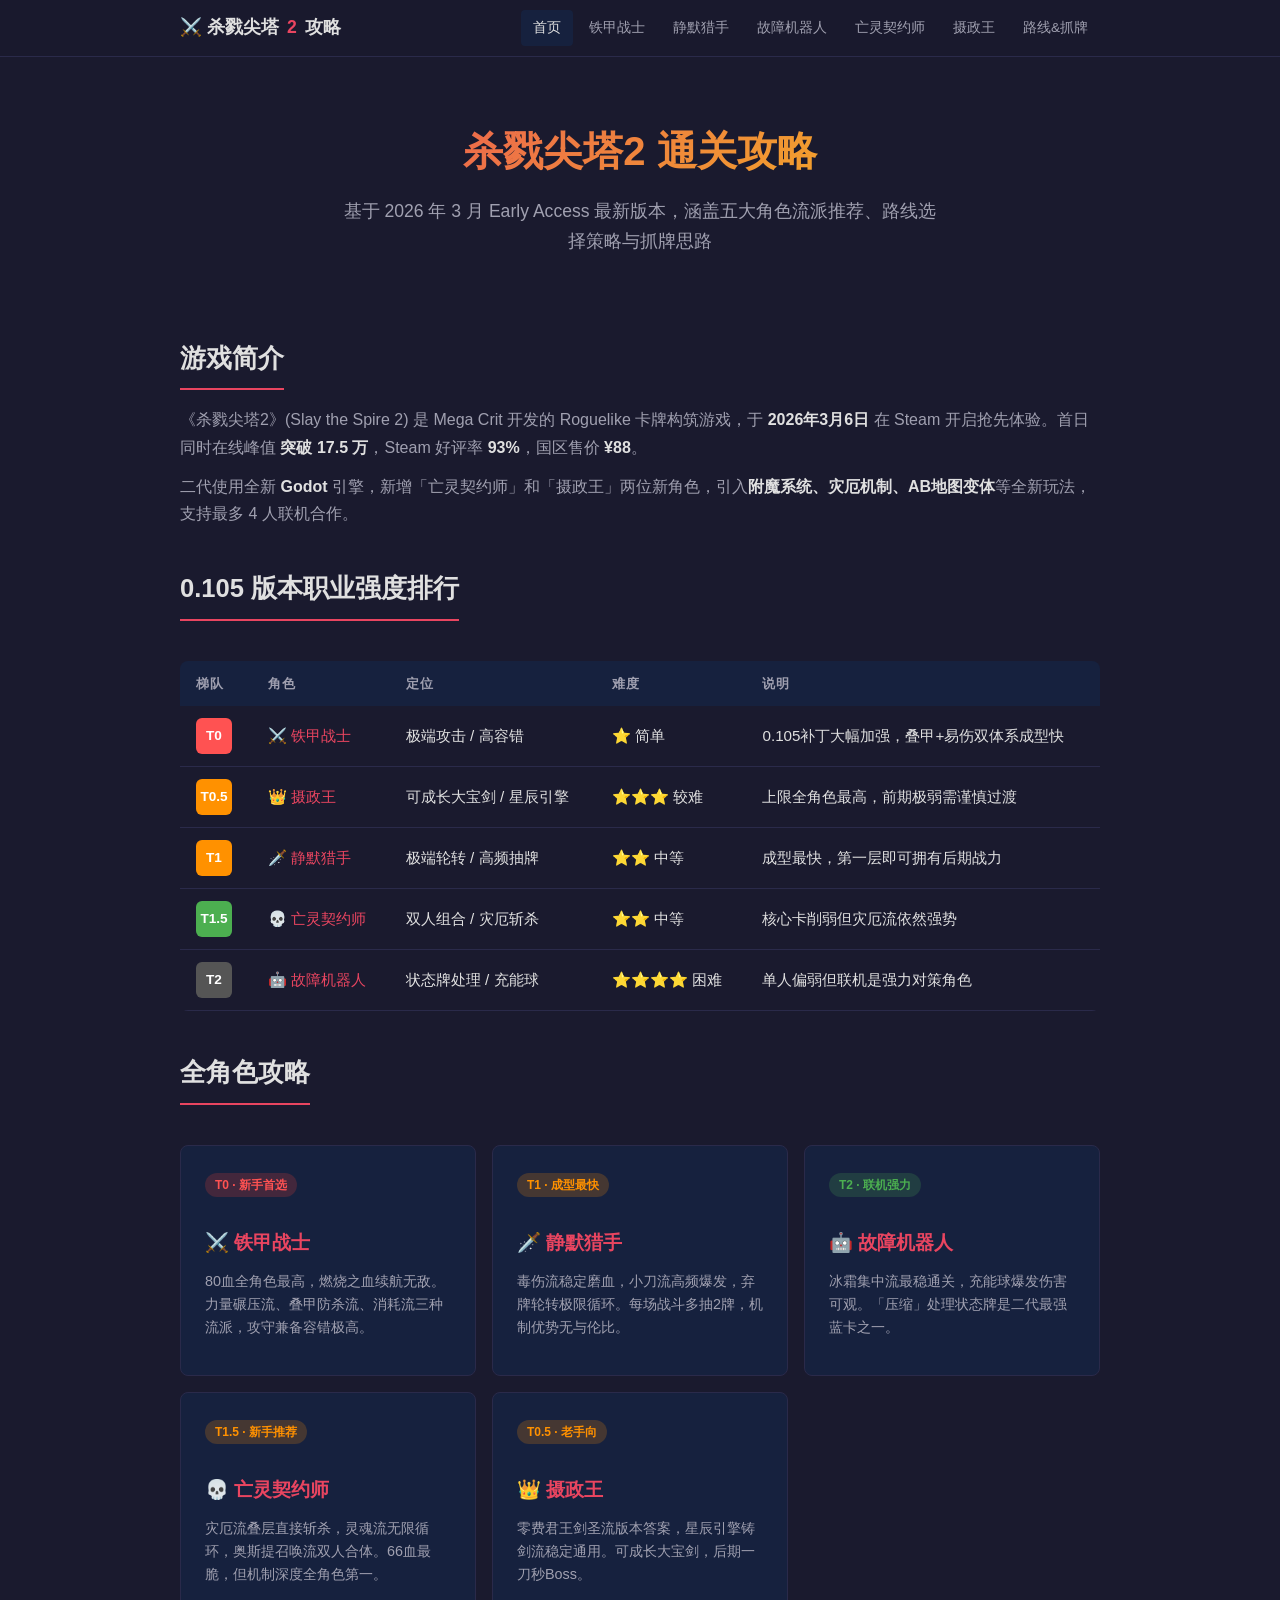
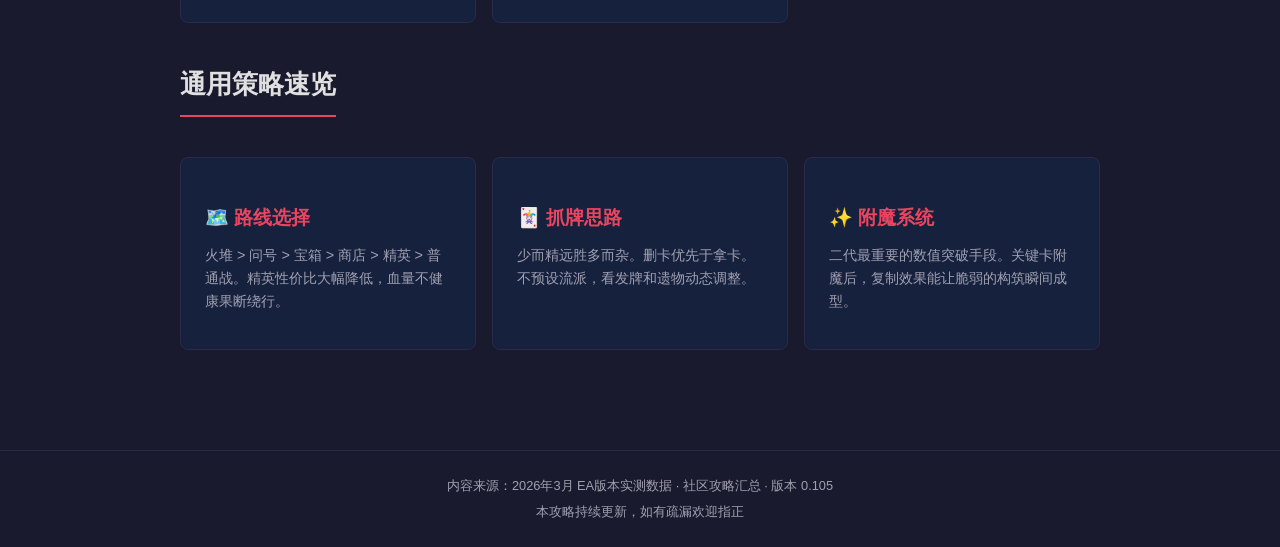
==== index.html @ a7d17c55 "杀戮尖塔2 通关攻略 MVP 网站 - 首页：游戏简介 + 职业强度排行 + 角色卡片导航 - 铁甲战士：力量碾压流、叠甲防杀流、消耗流 - 静默猎手：毒伤流、小刀流、弃牌轮转流 - 故障机器人：冰霜" ====
<!DOCTYPE html>
<html lang="zh-CN">
<head>
  <meta charset="UTF-8">
  <meta name="viewport" content="width=device-width, initial-scale=1.0">
  <title>杀戮尖塔2 通关攻略 - 全角色流派 | 路线选择 | 抓牌思路</title>
  <meta name="description" content="杀戮尖塔2(Slay the Spire 2)最全中文攻略：五大角色流派推荐、路线选择策略、抓牌思路、遗物搭配。铁甲战士、静默猎手、故障机器人、亡灵契约师、摄政王全解析。">
  <meta name="keywords" content="杀戮尖塔2,Slay the Spire 2,攻略,流派,铁甲战士,静默猎手,故障机器人,亡灵契约师,摄政王,路线选择,抓牌思路">
  <meta property="og:title" content="杀戮尖塔2 通关攻略 - 全角色流派 | 路线选择 | 抓牌思路">
  <meta property="og:description" content="最全中文攻略：五大角色流派推荐、路线选择策略、抓牌思路、遗物搭配。">
  <meta property="og:type" content="website">
  <meta property="og:locale" content="zh_CN">
  <link rel="canonical" href="https://ksp1026-glitch.github.io/slay-the-spire2-guide/">
  <link rel="stylesheet" href="style.css">
</head>
<body>

<nav class="navbar">
  <div class="inner">
    <a href="index.html" class="logo">⚔️ 杀戮尖塔<span>2</span> 攻略</a>
    <div class="nav-links">
      <a href="index.html" class="active">首页</a>
      <a href="ironclad.html">铁甲战士</a>
      <a href="silent.html">静默猎手</a>
      <a href="defect.html">故障机器人</a>
      <a href="necrobinder.html">亡灵契约师</a>
      <a href="regent.html">摄政王</a>
      <a href="strategy.html">路线&抓牌</a>
    </div>
  </div>
</nav>

<div class="hero">
  <h1>杀戮尖塔2 通关攻略</h1>
  <p>基于 2026 年 3 月 Early Access 最新版本，涵盖五大角色流派推荐、路线选择策略与抓牌思路</p>
</div>

<div class="content">

  <!-- 游戏简介 -->
  <div class="section">
    <h2>游戏简介</h2>
    <p>《杀戮尖塔2》(Slay the Spire 2) 是 Mega Crit 开发的 Roguelike 卡牌构筑游戏，于 <strong>2026年3月6日</strong> 在 Steam 开启抢先体验。首日同时在线峰值 <strong>突破 17.5 万</strong>，Steam 好评率 <strong>93%</strong>，国区售价 <strong>¥88</strong>。</p>
    <p>二代使用全新 <strong>Godot</strong> 引擎，新增「亡灵契约师」和「摄政王」两位新角色，引入<strong>附魔系统、灾厄机制、AB地图变体</strong>等全新玩法，支持最多 4 人联机合作。</p>
  </div>

  <!-- 职业强度排行 -->
  <div class="section">
    <h2>0.105 版本职业强度排行</h2>
    <table class="tier-table">
      <thead>
        <tr><th>梯队</th><th>角色</th><th>定位</th><th>难度</th><th>说明</th></tr>
      </thead>
      <tbody>
        <tr>
          <td><span class="tier-badge tier-s">T0</span></td>
          <td><a href="ironclad.html">⚔️ 铁甲战士</a></td>
          <td>极端攻击 / 高容错</td>
          <td>⭐ 简单</td>
          <td>0.105补丁大幅加强，叠甲+易伤双体系成型快</td>
        </tr>
        <tr>
          <td><span class="tier-badge tier-a">T0.5</span></td>
          <td><a href="regent.html">👑 摄政王</a></td>
          <td>可成长大宝剑 / 星辰引擎</td>
          <td>⭐⭐⭐ 较难</td>
          <td>上限全角色最高，前期极弱需谨慎过渡</td>
        </tr>
        <tr>
          <td><span class="tier-badge tier-a">T1</span></td>
          <td><a href="silent.html">🗡️ 静默猎手</a></td>
          <td>极端轮转 / 高频抽牌</td>
          <td>⭐⭐ 中等</td>
          <td>成型最快，第一层即可拥有后期战力</td>
        </tr>
        <tr>
          <td><span class="tier-badge tier-b">T1.5</span></td>
          <td><a href="necrobinder.html">💀 亡灵契约师</a></td>
          <td>双人组合 / 灾厄斩杀</td>
          <td>⭐⭐ 中等</td>
          <td>核心卡削弱但灾厄流依然强势</td>
        </tr>
        <tr>
          <td><span class="tier-badge tier-c">T2</span></td>
          <td><a href="defect.html">🤖 故障机器人</a></td>
          <td>状态牌处理 / 充能球</td>
          <td>⭐⭐⭐⭐ 困难</td>
          <td>单人偏弱但联机是强力对策角色</td>
        </tr>
      </tbody>
    </table>
  </div>

  <!-- 角色卡片 -->
  <div class="section">
    <h2>全角色攻略</h2>
    <div class="card-grid">
      <a href="ironclad.html" class="card">
        <span class="tag tag-s">T0 · 新手首选</span>
        <h3>⚔️ 铁甲战士</h3>
        <p>80血全角色最高，燃烧之血续航无敌。力量碾压流、叠甲防杀流、消耗流三种流派，攻守兼备容错极高。</p>
      </a>
      <a href="silent.html" class="card">
        <span class="tag tag-a">T1 · 成型最快</span>
        <h3>🗡️ 静默猎手</h3>
        <p>毒伤流稳定磨血，小刀流高频爆发，弃牌轮转极限循环。每场战斗多抽2牌，机制优势无与伦比。</p>
      </a>
      <a href="defect.html" class="card">
        <span class="tag tag-b">T2 · 联机强力</span>
        <h3>🤖 故障机器人</h3>
        <p>冰霜集中流最稳通关，充能球爆发伤害可观。「压缩」处理状态牌是二代最强蓝卡之一。</p>
      </a>
      <a href="necrobinder.html" class="card">
        <span class="tag tag-a">T1.5 · 新手推荐</span>
        <h3>💀 亡灵契约师</h3>
        <p>灾厄流叠层直接斩杀，灵魂流无限循环，奥斯提召唤流双人合体。66血最脆，但机制深度全角色第一。</p>
      </a>
      <a href="regent.html" class="card">
        <span class="tag tag-a">T0.5 · 老手向</span>
        <h3>👑 摄政王</h3>
        <p>零费君王剑圣流版本答案，星辰引擎铸剑流稳定通用。可成长大宝剑，后期一刀秒Boss。</p>
      </a>
    </div>
  </div>

  <!-- 通用策略速览 -->
  <div class="section">
    <h2>通用策略速览</h2>
    <div class="card-grid">
      <a href="strategy.html#route" class="card">
        <h3>🗺️ 路线选择</h3>
        <p>火堆 > 问号 > 宝箱 > 商店 > 精英 > 普通战。精英性价比大幅降低，血量不健康果断绕行。</p>
      </a>
      <a href="strategy.html#pick" class="card">
        <h3>🃏 抓牌思路</h3>
        <p>少而精远胜多而杂。删卡优先于拿卡。不预设流派，看发牌和遗物动态调整。</p>
      </a>
      <a href="strategy.html#enchant" class="card">
        <h3>✨ 附魔系统</h3>
        <p>二代最重要的数值突破手段。关键卡附魔后，复制效果能让脆弱的构筑瞬间成型。</p>
      </a>
    </div>
  </div>

</div>

<footer class="footer">
  <p>内容来源：2026年3月 EA版本实测数据 · 社区攻略汇总 · 版本 0.105</p>
  <p style="margin-top:4px;">本攻略持续更新，如有疏漏欢迎指正</p>
</footer>

</body>
</html>
---- style.css ----
* {
  margin: 0;
  padding: 0;
  box-sizing: border-box;
}

:root {
  --bg: #1a1a2e;
  --bg-card: #16213e;
  --bg-card-hover: #1c2a4a;
  --text: #e0e0e0;
  --text-muted: #a0a0b0;
  --accent: #e94560;
  --accent2: #0f3460;
  --gold: #f5c518;
  --green: #4caf50;
  --blue: #4a9eff;
  --purple: #b388ff;
  --red: #ff5252;
  --orange: #ff9100;
  --border: #2a2a4a;
  --radius: 8px;
  --max-w: 960px;
}

body {
  font-family: -apple-system, BlinkMacSystemFont, "Segoe UI", Roboto, "Helvetica Neue", Arial, sans-serif;
  background: var(--bg);
  color: var(--text);
  line-height: 1.7;
  min-height: 100vh;
}

a { color: var(--accent); text-decoration: none; }
a:hover { text-decoration: underline; }

/* ===== Navbar ===== */
.navbar {
  background: rgba(26, 26, 46, 0.95);
  backdrop-filter: blur(10px);
  border-bottom: 1px solid var(--border);
  position: sticky;
  top: 0;
  z-index: 100;
}
.navbar .inner {
  max-width: var(--max-w);
  margin: 0 auto;
  padding: 0 20px;
  display: flex;
  align-items: center;
  justify-content: space-between;
  height: 56px;
}
.navbar .logo {
  font-size: 1.1rem;
  font-weight: 700;
  color: var(--text);
  display: flex;
  align-items: center;
  gap: 8px;
}
.navbar .logo span { color: var(--accent); }
.nav-links { display: flex; gap: 4px; flex-wrap: wrap; justify-content: flex-end; }
.nav-links a {
  color: var(--text-muted);
  padding: 6px 12px;
  border-radius: 4px;
  font-size: 0.85rem;
  transition: all 0.2s;
}
.nav-links a:hover, .nav-links a.active {
  color: var(--text);
  background: var(--bg-card);
  text-decoration: none;
}

/* ===== Hero ===== */
.hero {
  text-align: center;
  padding: 60px 20px 40px;
  max-width: var(--max-w);
  margin: 0 auto;
}
.hero h1 {
  font-size: 2.5rem;
  font-weight: 800;
  margin-bottom: 12px;
  background: linear-gradient(135deg, var(--accent), var(--gold));
  -webkit-background-clip: text;
  -webkit-text-fill-color: transparent;
  background-clip: text;
}
.hero p {
  color: var(--text-muted);
  font-size: 1.1rem;
  max-width: 600px;
  margin: 0 auto;
}

/* ===== Content ===== */
.content {
  max-width: var(--max-w);
  margin: 0 auto;
  padding: 0 20px 60px;
}

/* ===== Cards ===== */
.card-grid {
  display: grid;
  grid-template-columns: repeat(auto-fill, minmax(280px, 1fr));
  gap: 16px;
  margin: 24px 0;
}
.card {
  background: var(--bg-card);
  border: 1px solid var(--border);
  border-radius: var(--radius);
  padding: 24px;
  transition: all 0.2s;
}
.card:hover {
  background: var(--bg-card-hover);
  border-color: var(--accent);
  transform: translateY(-2px);
}
.card h3 { font-size: 1.15rem; margin-bottom: 8px; color: var(--text); }
.card p { color: var(--text-muted); font-size: 0.9rem; line-height: 1.6; }
.card .tag {
  display: inline-block;
  padding: 2px 10px;
  border-radius: 100px;
  font-size: 0.75rem;
  font-weight: 600;
  margin-bottom: 10px;
}
.tag-s { background: rgba(244, 67, 54, 0.2); color: var(--red); }
.tag-a { background: rgba(255, 145, 0, 0.2); color: var(--orange); }
.tag-b { background: rgba(76, 175, 80, 0.2); color: var(--green); }
.tag-c { background: rgba(158, 158, 158, 0.2); color: #9e9e9e; }

/* ===== Tier Table ===== */
.tier-table { width: 100%; border-collapse: collapse; margin: 24px 0; border-radius: var(--radius); overflow: hidden; }
.tier-table th, .tier-table td { padding: 12px 16px; text-align: left; }
.tier-table th { background: var(--bg-card); color: var(--text-muted); font-size: 0.8rem; text-transform: uppercase; letter-spacing: 1px; }
.tier-table td { border-bottom: 1px solid var(--border); font-size: 0.95rem; }
.tier-table tr:hover td { background: var(--bg-card-hover); }
.tier-badge {
  display: inline-block;
  width: 36px;
  height: 36px;
  line-height: 36px;
  text-align: center;
  border-radius: 6px;
  font-weight: 800;
  font-size: 0.85rem;
}
.tier-s { background: var(--red); color: #fff; }
.tier-a { background: var(--orange); color: #fff; }
.tier-b { background: var(--green); color: #fff; }
.tier-c { background: #555; color: #fff; }

/* ===== Section ===== */
.section { margin: 40px 0; }
.section h2 {
  font-size: 1.6rem;
  margin-bottom: 16px;
  padding-bottom: 8px;
  border-bottom: 2px solid var(--accent);
  display: inline-block;
}
.section h3 { font-size: 1.2rem; margin: 20px 0 10px; color: var(--accent); }
.section p { margin-bottom: 12px; color: var(--text-muted); }
.section ul, .section ol { margin: 8px 0 16px 24px; color: var(--text-muted); }
.section li { margin-bottom: 6px; }
.section strong { color: var(--text); }

/* ===== Info Box ===== */
.info-box {
  background: var(--bg-card);
  border-left: 4px solid var(--accent);
  padding: 16px 20px;
  border-radius: 0 var(--radius) var(--radius) 0;
  margin: 16px 0;
  font-size: 0.9rem;
}
.info-box.warn { border-left-color: var(--orange); }
.info-box.tip { border-left-color: var(--green); }

/* ===== Card Table ===== */
.card-table {
  width: 100%;
  border-collapse: collapse;
  margin: 16px 0;
  font-size: 0.9rem;
}
.card-table th {
  background: var(--bg-card);
  padding: 10px 14px;
  text-align: left;
  color: var(--accent);
  font-weight: 600;
}
.card-table td {
  padding: 8px 14px;
  border-bottom: 1px solid var(--border);
  color: var(--text-muted);
}
.card-table tr:hover td { background: var(--bg-card-hover); }
.card-table .card-name { color: var(--gold); font-weight: 600; }

/* ===== Flow Steps ===== */
.flow-steps { counter-reset: step; list-style: none; margin: 16px 0; padding: 0; }
.flow-steps li {
  counter-increment: step;
  padding: 12px 16px 12px 52px;
  position: relative;
  margin-bottom: 8px;
  background: var(--bg-card);
  border-radius: var(--radius);
  color: var(--text-muted);
  font-size: 0.9rem;
}
.flow-steps li::before {
  content: counter(step);
  position: absolute;
  left: 12px;
  top: 10px;
  width: 28px;
  height: 28px;
  line-height: 28px;
  text-align: center;
  background: var(--accent);
  color: #fff;
  border-radius: 50%;
  font-weight: 700;
  font-size: 0.8rem;
}

/* ===== Footer ===== */
.footer {
  text-align: center;
  padding: 24px;
  color: var(--text-muted);
  font-size: 0.8rem;
  border-top: 1px solid var(--border);
}

/* ===== Responsive ===== */
@media (max-width: 768px) {
  .hero h1 { font-size: 1.8rem; }
  .nav-links { display: none; }
  .card-grid { grid-template-columns: 1fr; }
}
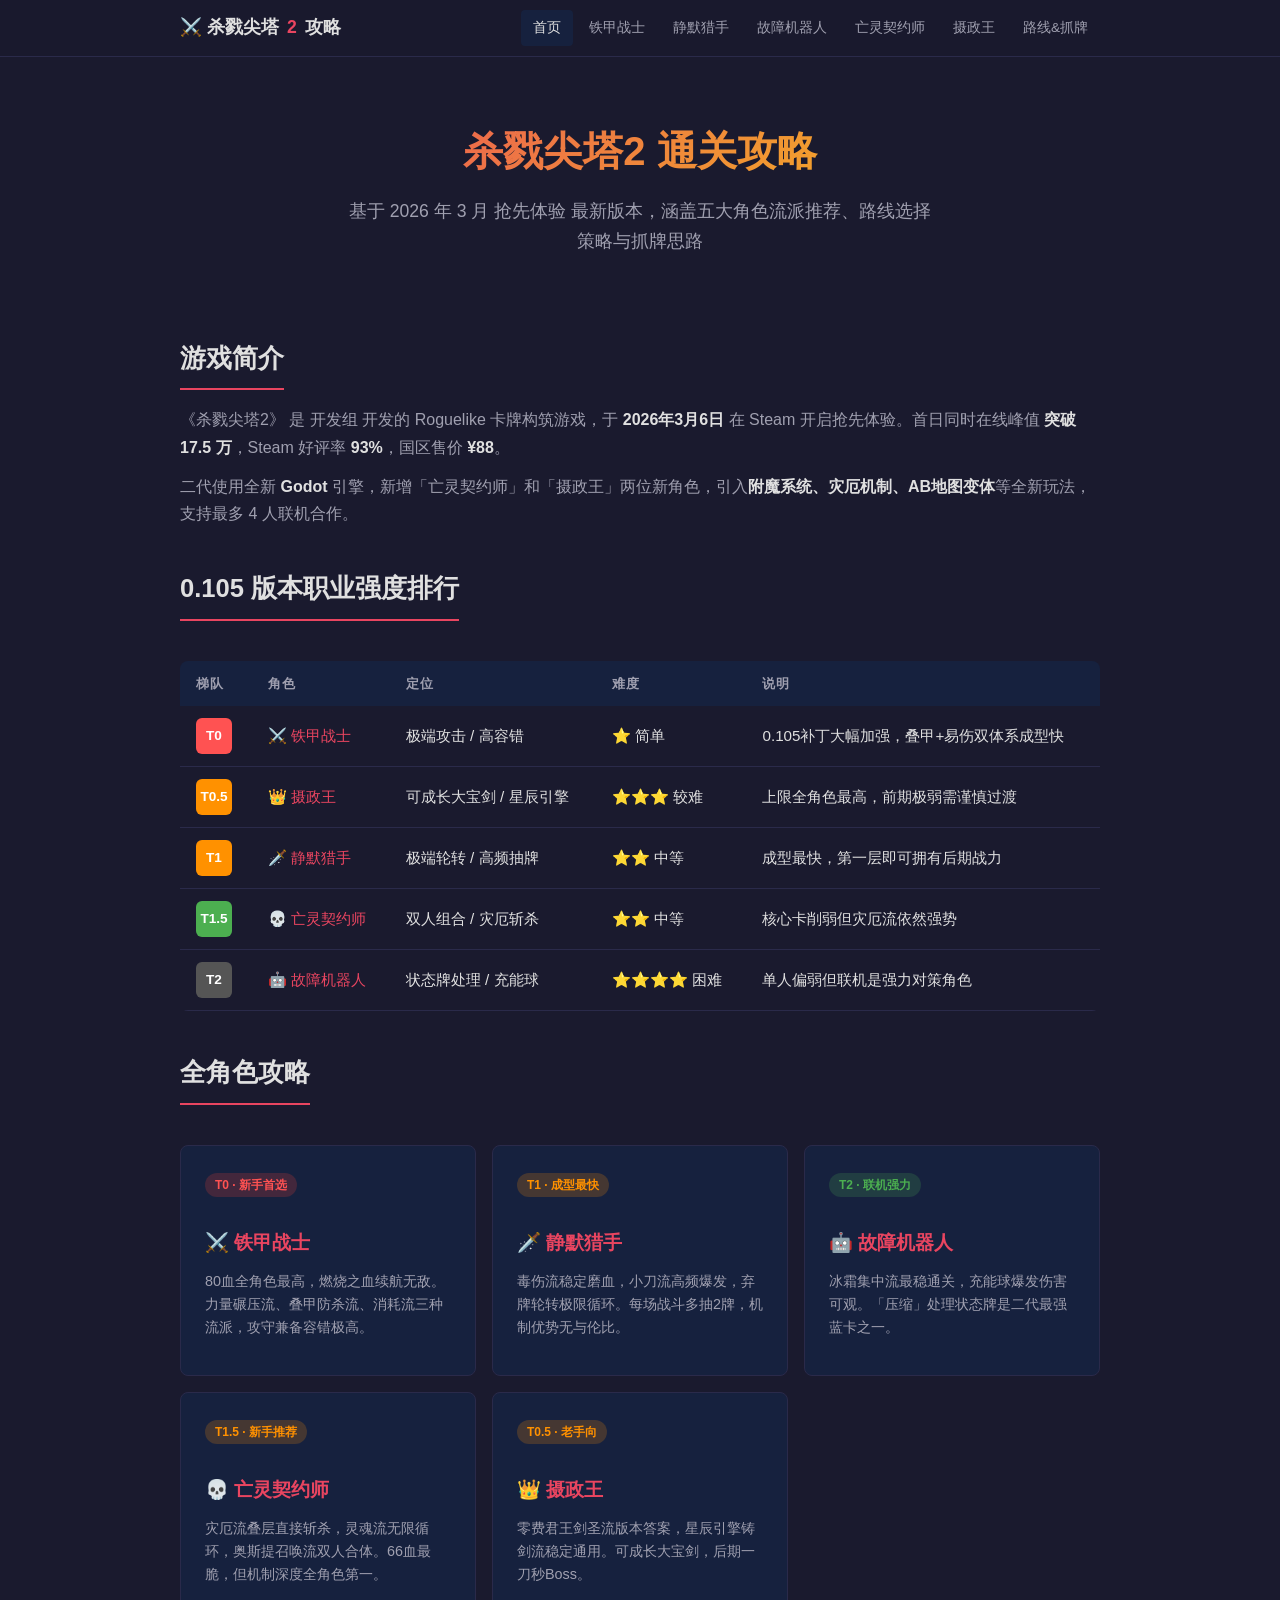
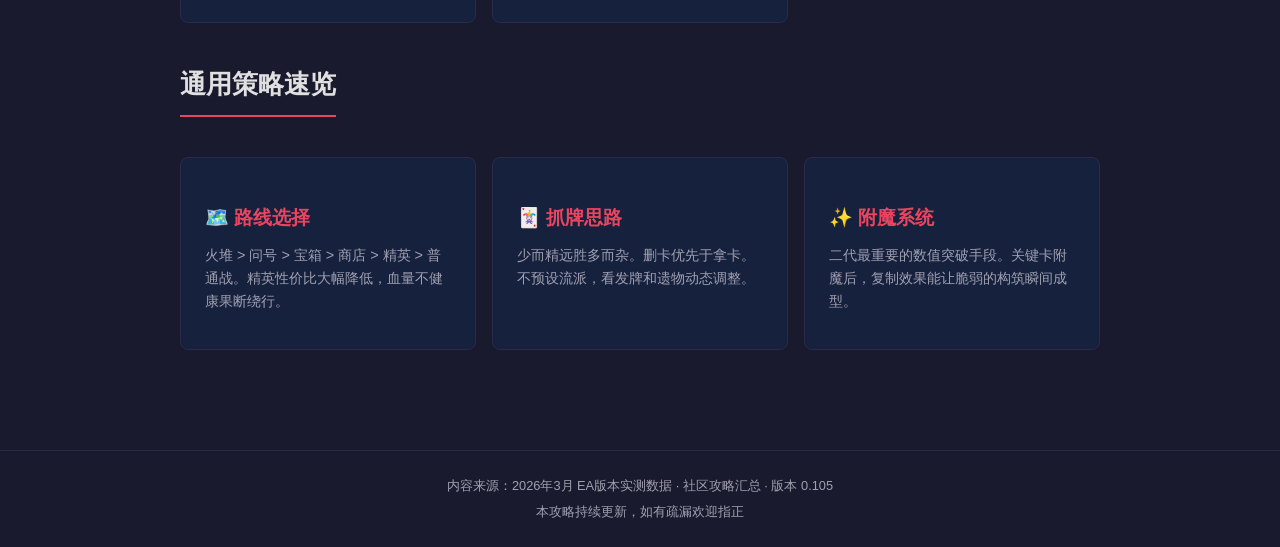
==== commit 60b25e69: "彻底去除英文：移除括号内容 + 清除残留英文 + 去除英文来源名称 Co-Authored-By: Claude Opus 4.7 <noreply@anthropic.com>" ====
--- a/index.html
+++ b/index.html
@@ -1,152 +1,152 @@
 <!DOCTYPE html>
 <html lang="zh-CN">
 <head>
-  <meta charset="UTF-8">
-  <meta name="viewport" content="width=device-width, initial-scale=1.0">
-  <title>杀戮尖塔2 通关攻略 - 全角色流派 | 路线选择 | 抓牌思路</title>
-  <meta name="description" content="杀戮尖塔2(Slay the Spire 2)最全中文攻略：五大角色流派推荐、路线选择策略、抓牌思路、遗物搭配。铁甲战士、静默猎手、故障机器人、亡灵契约师、摄政王全解析。">
-  <meta name="keywords" content="杀戮尖塔2,Slay the Spire 2,攻略,流派,铁甲战士,静默猎手,故障机器人,亡灵契约师,摄政王,路线选择,抓牌思路">
-  <meta property="og:title" content="杀戮尖塔2 通关攻略 - 全角色流派 | 路线选择 | 抓牌思路">
-  <meta property="og:description" content="最全中文攻略：五大角色流派推荐、路线选择策略、抓牌思路、遗物搭配。">
-  <meta property="og:type" content="website">
-  <meta property="og:locale" content="zh_CN">
-  <link rel="canonical" href="https://ksp1026-glitch.github.io/slay-the-spire2-guide/">
-  <link rel="stylesheet" href="style.css">
+ <meta charset="UTF-8">
+ <meta name="viewport" content="width=device-width, initial-scale=1.0">
+ <title>杀戮尖塔2 通关攻略 - 全角色流派 | 路线选择 | 抓牌思路</title>
+ <meta name="description" content="杀戮尖塔2最全中文攻略：五大角色流派推荐、路线选择策略、抓牌思路、遗物搭配。铁甲战士、静默猎手、故障机器人、亡灵契约师、摄政王全解析。">
+ <meta name="keywords" content="杀戮尖塔2,杀戮尖塔2,攻略,流派,铁甲战士,静默猎手,故障机器人,亡灵契约师,摄政王,路线选择,抓牌思路">
+ <meta property="og:title" content="杀戮尖塔2 通关攻略 - 全角色流派 | 路线选择 | 抓牌思路">
+ <meta property="og:description" content="最全中文攻略：五大角色流派推荐、路线选择策略、抓牌思路、遗物搭配。">
+ <meta property="og:type" content="website">
+ <meta property="og:locale" content="zh_CN">
+ <link rel="canonical" href="https://ksp1026-glitch.github.io/slay-the-spire2-guide/">
+ <link rel="stylesheet" href="style.css">
 </head>
 <body>
 
 <nav class="navbar">
-  <div class="inner">
-    <a href="index.html" class="logo">⚔️ 杀戮尖塔<span>2</span> 攻略</a>
-    <div class="nav-links">
-      <a href="index.html" class="active">首页</a>
-      <a href="ironclad.html">铁甲战士</a>
-      <a href="silent.html">静默猎手</a>
-      <a href="defect.html">故障机器人</a>
-      <a href="necrobinder.html">亡灵契约师</a>
-      <a href="regent.html">摄政王</a>
-      <a href="strategy.html">路线&抓牌</a>
-    </div>
-  </div>
+ <div class="inner">
+ <a href="index.html" class="logo">⚔️ 杀戮尖塔<span>2</span> 攻略</a>
+ <div class="nav-links">
+ <a href="index.html" class="active">首页</a>
+ <a href="ironclad.html">铁甲战士</a>
+ <a href="silent.html">静默猎手</a>
+ <a href="defect.html">故障机器人</a>
+ <a href="necrobinder.html">亡灵契约师</a>
+ <a href="regent.html">摄政王</a>
+ <a href="strategy.html">路线&抓牌</a>
+ </div>
+ </div>
 </nav>
 
 <div class="hero">
-  <h1>杀戮尖塔2 通关攻略</h1>
-  <p>基于 2026 年 3 月 Early Access 最新版本，涵盖五大角色流派推荐、路线选择策略与抓牌思路</p>
+ <h1>杀戮尖塔2 通关攻略</h1>
+ <p>基于 2026 年 3 月 抢先体验 最新版本，涵盖五大角色流派推荐、路线选择策略与抓牌思路</p>
 </div>
 
 <div class="content">
 
-  <!-- 游戏简介 -->
-  <div class="section">
-    <h2>游戏简介</h2>
-    <p>《杀戮尖塔2》(Slay the Spire 2) 是 Mega Crit 开发的 Roguelike 卡牌构筑游戏，于 <strong>2026年3月6日</strong> 在 Steam 开启抢先体验。首日同时在线峰值 <strong>突破 17.5 万</strong>，Steam 好评率 <strong>93%</strong>，国区售价 <strong>¥88</strong>。</p>
-    <p>二代使用全新 <strong>Godot</strong> 引擎，新增「亡灵契约师」和「摄政王」两位新角色，引入<strong>附魔系统、灾厄机制、AB地图变体</strong>等全新玩法，支持最多 4 人联机合作。</p>
-  </div>
+ <!-- 游戏简介 -->
+ <div class="section">
+ <h2>游戏简介</h2>
+ <p>《杀戮尖塔2》 是 开发组 开发的 Roguelike 卡牌构筑游戏，于 <strong>2026年3月6日</strong> 在 Steam 开启抢先体验。首日同时在线峰值 <strong>突破 17.5 万</strong>，Steam 好评率 <strong>93%</strong>，国区售价 <strong>¥88</strong>。</p>
+ <p>二代使用全新 <strong>Godot</strong> 引擎，新增「亡灵契约师」和「摄政王」两位新角色，引入<strong>附魔系统、灾厄机制、AB地图变体</strong>等全新玩法，支持最多 4 人联机合作。</p>
+ </div>
 
-  <!-- 职业强度排行 -->
-  <div class="section">
-    <h2>0.105 版本职业强度排行</h2>
-    <table class="tier-table">
-      <thead>
-        <tr><th>梯队</th><th>角色</th><th>定位</th><th>难度</th><th>说明</th></tr>
-      </thead>
-      <tbody>
-        <tr>
-          <td><span class="tier-badge tier-s">T0</span></td>
-          <td><a href="ironclad.html">⚔️ 铁甲战士</a></td>
-          <td>极端攻击 / 高容错</td>
-          <td>⭐ 简单</td>
-          <td>0.105补丁大幅加强，叠甲+易伤双体系成型快</td>
-        </tr>
-        <tr>
-          <td><span class="tier-badge tier-a">T0.5</span></td>
-          <td><a href="regent.html">👑 摄政王</a></td>
-          <td>可成长大宝剑 / 星辰引擎</td>
-          <td>⭐⭐⭐ 较难</td>
-          <td>上限全角色最高，前期极弱需谨慎过渡</td>
-        </tr>
-        <tr>
-          <td><span class="tier-badge tier-a">T1</span></td>
-          <td><a href="silent.html">🗡️ 静默猎手</a></td>
-          <td>极端轮转 / 高频抽牌</td>
-          <td>⭐⭐ 中等</td>
-          <td>成型最快，第一层即可拥有后期战力</td>
-        </tr>
-        <tr>
-          <td><span class="tier-badge tier-b">T1.5</span></td>
-          <td><a href="necrobinder.html">💀 亡灵契约师</a></td>
-          <td>双人组合 / 灾厄斩杀</td>
-          <td>⭐⭐ 中等</td>
-          <td>核心卡削弱但灾厄流依然强势</td>
-        </tr>
-        <tr>
-          <td><span class="tier-badge tier-c">T2</span></td>
-          <td><a href="defect.html">🤖 故障机器人</a></td>
-          <td>状态牌处理 / 充能球</td>
-          <td>⭐⭐⭐⭐ 困难</td>
-          <td>单人偏弱但联机是强力对策角色</td>
-        </tr>
-      </tbody>
-    </table>
-  </div>
+ <!-- 职业强度排行 -->
+ <div class="section">
+ <h2>0.105 版本职业强度排行</h2>
+ <table class="tier-table">
+ <thead>
+ <tr><th>梯队</th><th>角色</th><th>定位</th><th>难度</th><th>说明</th></tr>
+ </thead>
+ <tbody>
+ <tr>
+ <td><span class="tier-badge tier-s">T0</span></td>
+ <td><a href="ironclad.html">⚔️ 铁甲战士</a></td>
+ <td>极端攻击 / 高容错</td>
+ <td>⭐ 简单</td>
+ <td>0.105补丁大幅加强，叠甲+易伤双体系成型快</td>
+ </tr>
+ <tr>
+ <td><span class="tier-badge tier-a">T0.5</span></td>
+ <td><a href="regent.html">👑 摄政王</a></td>
+ <td>可成长大宝剑 / 星辰引擎</td>
+ <td>⭐⭐⭐ 较难</td>
+ <td>上限全角色最高，前期极弱需谨慎过渡</td>
+ </tr>
+ <tr>
+ <td><span class="tier-badge tier-a">T1</span></td>
+ <td><a href="silent.html">🗡️ 静默猎手</a></td>
+ <td>极端轮转 / 高频抽牌</td>
+ <td>⭐⭐ 中等</td>
+ <td>成型最快，第一层即可拥有后期战力</td>
+ </tr>
+ <tr>
+ <td><span class="tier-badge tier-b">T1.5</span></td>
+ <td><a href="necrobinder.html">💀 亡灵契约师</a></td>
+ <td>双人组合 / 灾厄斩杀</td>
+ <td>⭐⭐ 中等</td>
+ <td>核心卡削弱但灾厄流依然强势</td>
+ </tr>
+ <tr>
+ <td><span class="tier-badge tier-c">T2</span></td>
+ <td><a href="defect.html">🤖 故障机器人</a></td>
+ <td>状态牌处理 / 充能球</td>
+ <td>⭐⭐⭐⭐ 困难</td>
+ <td>单人偏弱但联机是强力对策角色</td>
+ </tr>
+ </tbody>
+ </table>
+ </div>
 
-  <!-- 角色卡片 -->
-  <div class="section">
-    <h2>全角色攻略</h2>
-    <div class="card-grid">
-      <a href="ironclad.html" class="card">
-        <span class="tag tag-s">T0 · 新手首选</span>
-        <h3>⚔️ 铁甲战士</h3>
-        <p>80血全角色最高，燃烧之血续航无敌。力量碾压流、叠甲防杀流、消耗流三种流派，攻守兼备容错极高。</p>
-      </a>
-      <a href="silent.html" class="card">
-        <span class="tag tag-a">T1 · 成型最快</span>
-        <h3>🗡️ 静默猎手</h3>
-        <p>毒伤流稳定磨血，小刀流高频爆发，弃牌轮转极限循环。每场战斗多抽2牌，机制优势无与伦比。</p>
-      </a>
-      <a href="defect.html" class="card">
-        <span class="tag tag-b">T2 · 联机强力</span>
-        <h3>🤖 故障机器人</h3>
-        <p>冰霜集中流最稳通关，充能球爆发伤害可观。「压缩」处理状态牌是二代最强蓝卡之一。</p>
-      </a>
-      <a href="necrobinder.html" class="card">
-        <span class="tag tag-a">T1.5 · 新手推荐</span>
-        <h3>💀 亡灵契约师</h3>
-        <p>灾厄流叠层直接斩杀，灵魂流无限循环，奥斯提召唤流双人合体。66血最脆，但机制深度全角色第一。</p>
-      </a>
-      <a href="regent.html" class="card">
-        <span class="tag tag-a">T0.5 · 老手向</span>
-        <h3>👑 摄政王</h3>
-        <p>零费君王剑圣流版本答案，星辰引擎铸剑流稳定通用。可成长大宝剑，后期一刀秒Boss。</p>
-      </a>
-    </div>
-  </div>
+ <!-- 角色卡片 -->
+ <div class="section">
+ <h2>全角色攻略</h2>
+ <div class="card-grid">
+ <a href="ironclad.html" class="card">
+ <span class="tag tag-s">T0 · 新手首选</span>
+ <h3>⚔️ 铁甲战士</h3>
+ <p>80血全角色最高，燃烧之血续航无敌。力量碾压流、叠甲防杀流、消耗流三种流派，攻守兼备容错极高。</p>
+ </a>
+ <a href="silent.html" class="card">
+ <span class="tag tag-a">T1 · 成型最快</span>
+ <h3>🗡️ 静默猎手</h3>
+ <p>毒伤流稳定磨血，小刀流高频爆发，弃牌轮转极限循环。每场战斗多抽2牌，机制优势无与伦比。</p>
+ </a>
+ <a href="defect.html" class="card">
+ <span class="tag tag-b">T2 · 联机强力</span>
+ <h3>🤖 故障机器人</h3>
+ <p>冰霜集中流最稳通关，充能球爆发伤害可观。「压缩」处理状态牌是二代最强蓝卡之一。</p>
+ </a>
+ <a href="necrobinder.html" class="card">
+ <span class="tag tag-a">T1.5 · 新手推荐</span>
+ <h3>💀 亡灵契约师</h3>
+ <p>灾厄流叠层直接斩杀，灵魂流无限循环，奥斯提召唤流双人合体。66血最脆，但机制深度全角色第一。</p>
+ </a>
+ <a href="regent.html" class="card">
+ <span class="tag tag-a">T0.5 · 老手向</span>
+ <h3>👑 摄政王</h3>
+ <p>零费君王剑圣流版本答案，星辰引擎铸剑流稳定通用。可成长大宝剑，后期一刀秒Boss。</p>
+ </a>
+ </div>
+ </div>
 
-  <!-- 通用策略速览 -->
-  <div class="section">
-    <h2>通用策略速览</h2>
-    <div class="card-grid">
-      <a href="strategy.html#route" class="card">
-        <h3>🗺️ 路线选择</h3>
-        <p>火堆 > 问号 > 宝箱 > 商店 > 精英 > 普通战。精英性价比大幅降低，血量不健康果断绕行。</p>
-      </a>
-      <a href="strategy.html#pick" class="card">
-        <h3>🃏 抓牌思路</h3>
-        <p>少而精远胜多而杂。删卡优先于拿卡。不预设流派，看发牌和遗物动态调整。</p>
-      </a>
-      <a href="strategy.html#enchant" class="card">
-        <h3>✨ 附魔系统</h3>
-        <p>二代最重要的数值突破手段。关键卡附魔后，复制效果能让脆弱的构筑瞬间成型。</p>
-      </a>
-    </div>
-  </div>
+ <!-- 通用策略速览 -->
+ <div class="section">
+ <h2>通用策略速览</h2>
+ <div class="card-grid">
+ <a href="strategy.html#route" class="card">
+ <h3>🗺️ 路线选择</h3>
+ <p>火堆 > 问号 > 宝箱 > 商店 > 精英 > 普通战。精英性价比大幅降低，血量不健康果断绕行。</p>
+ </a>
+ <a href="strategy.html#pick" class="card">
+ <h3>🃏 抓牌思路</h3>
+ <p>少而精远胜多而杂。删卡优先于拿卡。不预设流派，看发牌和遗物动态调整。</p>
+ </a>
+ <a href="strategy.html#enchant" class="card">
+ <h3>✨ 附魔系统</h3>
+ <p>二代最重要的数值突破手段。关键卡附魔后，复制效果能让脆弱的构筑瞬间成型。</p>
+ </a>
+ </div>
+ </div>
 
 </div>
 
 <footer class="footer">
-  <p>内容来源：2026年3月 EA版本实测数据 · 社区攻略汇总 · 版本 0.105</p>
-  <p style="margin-top:4px;">本攻略持续更新，如有疏漏欢迎指正</p>
+ <p>内容来源：2026年3月 EA版本实测数据 · 社区攻略汇总 · 版本 0.105</p>
+ <p style="margin-top:4px;">本攻略持续更新，如有疏漏欢迎指正</p>
 </footer>
 
 </body>
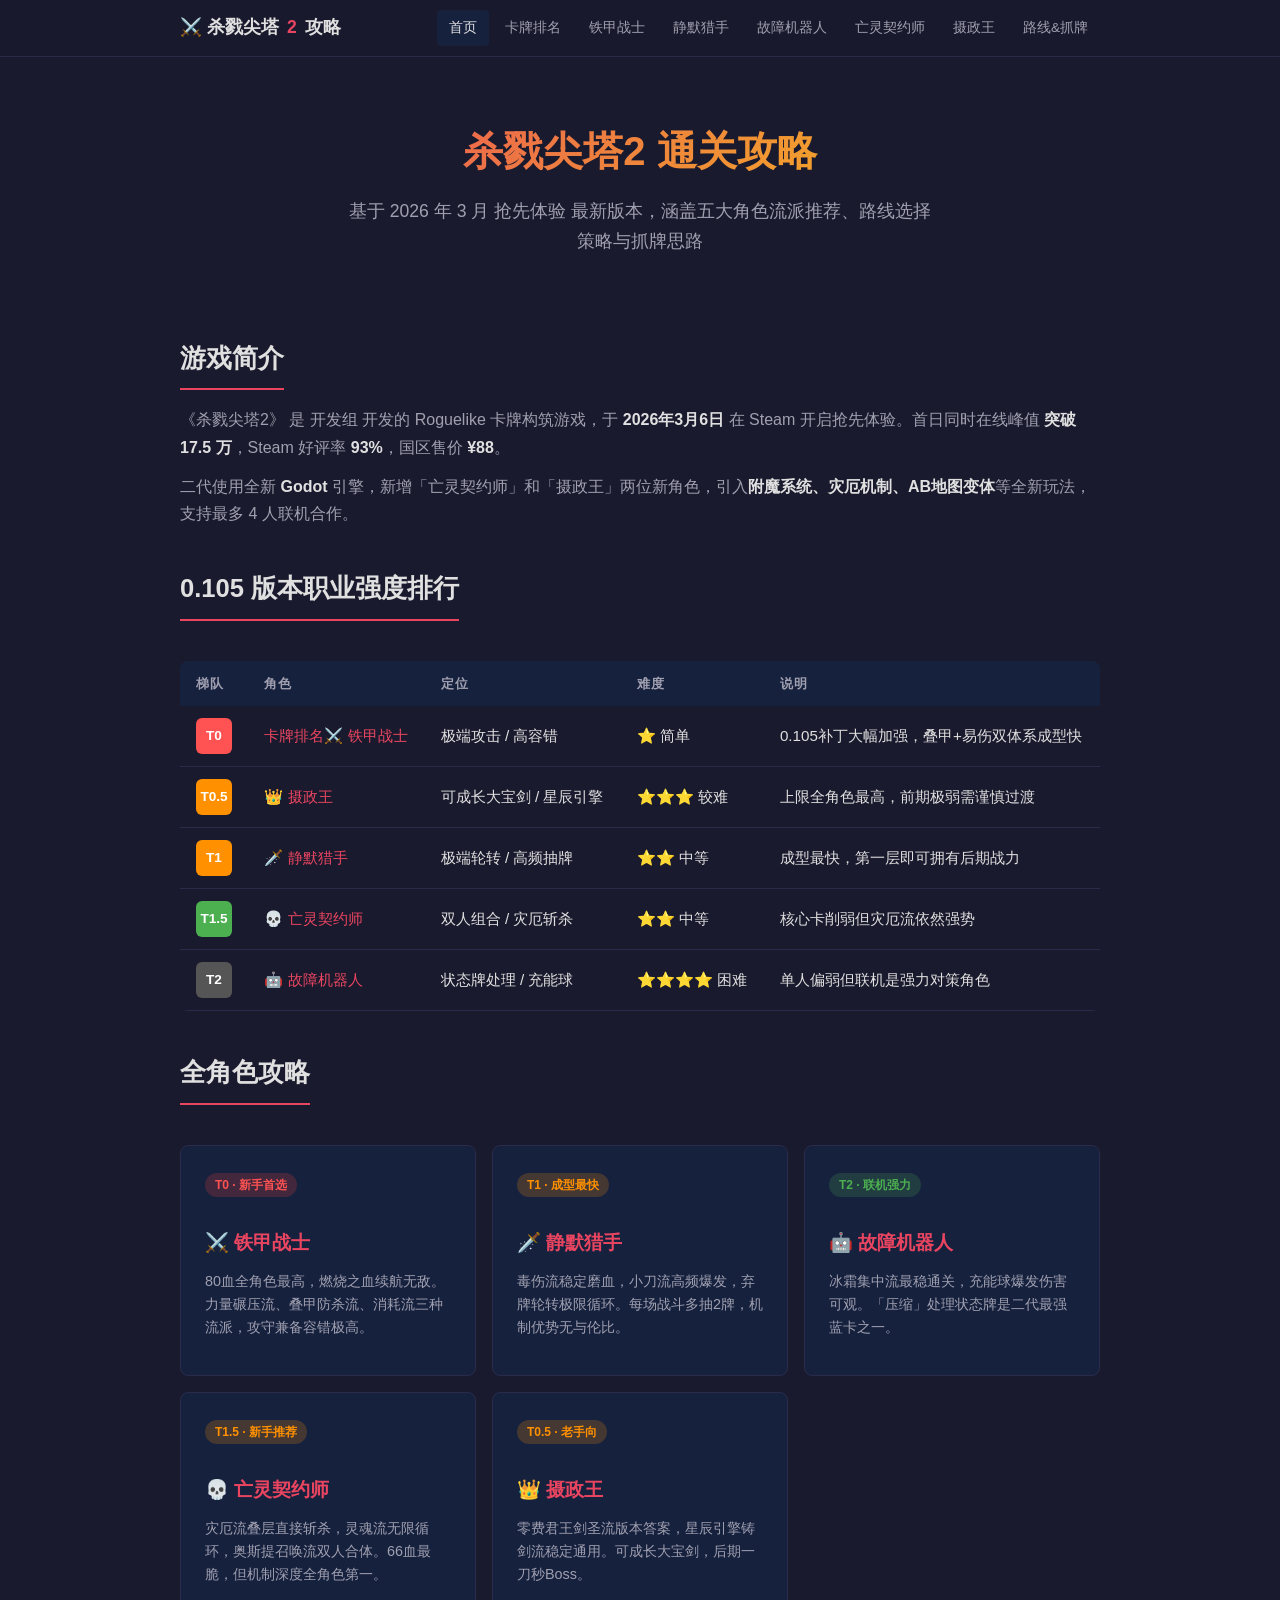
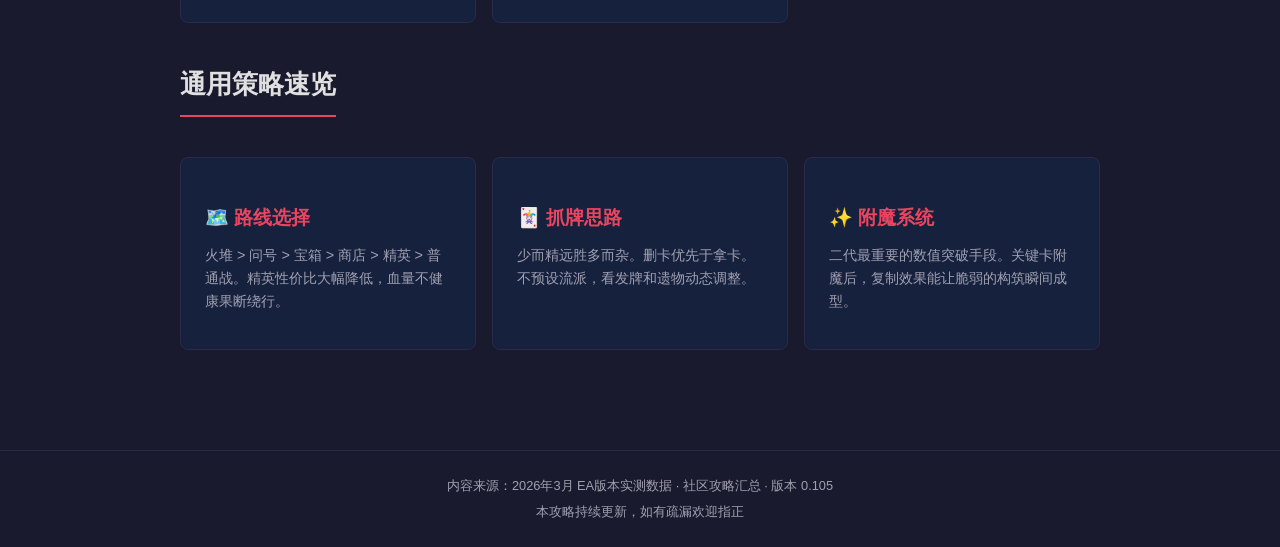
==== commit 52ce980d: "新增独立卡牌排名页 + 修正奇巧/催化剂 + 更新全站导航 - 新增 cards.html：五大角色全部卡牌从夯到拉排名 - 静默猎手：Sly→奇巧，移除催化剂（二代不存在） - 所有页面导航栏新增「" ====
--- a/index.html
+++ b/index.html
@@ -20,7 +20,7 @@
  <a href="index.html" class="logo">⚔️ 杀戮尖塔<span>2</span> 攻略</a>
  <div class="nav-links">
  <a href="index.html" class="active">首页</a>
- <a href="ironclad.html">铁甲战士</a>
+ <a href="cards.html">卡牌排名</a><a href="ironclad.html">铁甲战士</a>
  <a href="silent.html">静默猎手</a>
  <a href="defect.html">故障机器人</a>
  <a href="necrobinder.html">亡灵契约师</a>
@@ -54,7 +54,7 @@
  <tbody>
  <tr>
  <td><span class="tier-badge tier-s">T0</span></td>
- <td><a href="ironclad.html">⚔️ 铁甲战士</a></td>
+ <td><a href="cards.html">卡牌排名</a><a href="ironclad.html">⚔️ 铁甲战士</a></td>
  <td>极端攻击 / 高容错</td>
  <td>⭐ 简单</td>
  <td>0.105补丁大幅加强，叠甲+易伤双体系成型快</td>
